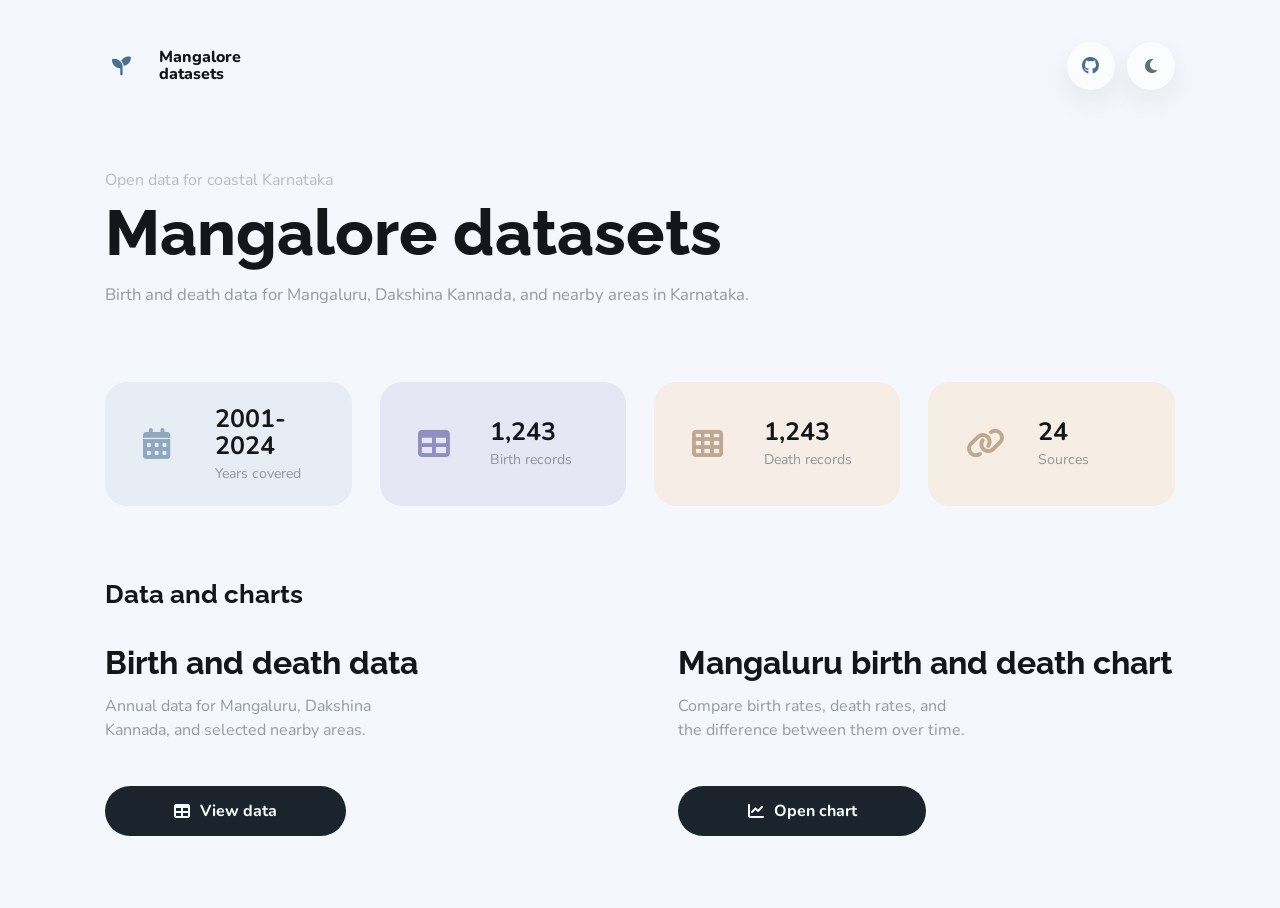
==== index.html @ c0d4cd11 "Initial public data site" ====
<!doctype html>
<html lang="en">
<head>
  <meta charset="utf-8">
  <meta name="viewport" content="width=device-width, initial-scale=1">
  <title>Mangalore datasets</title>
  <meta name="description" content="Public data for Mangaluru, Dakshina Kannada, and nearby Karnataka areas.">
  <link rel="preconnect" href="https://fonts.googleapis.com">
  <link rel="preconnect" href="https://fonts.gstatic.com" crossorigin>
  <link href="https://fonts.googleapis.com/css2?family=Nunito:wght@400;500;600;700;800&family=Raleway:wght@500;600;700;800&display=swap" rel="stylesheet">
  <link rel="stylesheet" href="https://cdnjs.cloudflare.com/ajax/libs/font-awesome/6.5.2/css/all.min.css">
  <style>
    :root {
      color-scheme: light;
      --hue-primary: 210;
      --hue-step: 30;
      --hue-complement: calc(var(--hue-primary) + 180);
      --hue-base: var(--hue-primary);
      --hue-accent: var(--hue-primary);
      --hue-mangaluru: var(--hue-primary);
      --hue-dk: calc(var(--hue-primary) + var(--hue-step));
      --hue-nearby: var(--hue-complement);
      --series-saturation: 34%;
      --series-lightness: 43%;
      --series-soft-saturation: 42%;
      --series-soft-lightness: 93%;
      --transparent: hsla(0, 0%, 0%, 0);
      --page: hsla(var(--hue-primary), 46%, 97%, 1);
      --paper: hsla(var(--hue-primary), 48%, 99%, 1);
      --panel: hsla(var(--hue-primary), 42%, 96%, 1);
      --ink: hsla(var(--hue-accent), 13%, 9%, 1);
      --muted: hsla(var(--hue-base), 8%, 43%, 1);
      --subtle: hsla(var(--hue-base), 8%, 43%, 0.68);
      --faded: hsla(var(--hue-base), 8%, 43%, 0.42);
      --axis-label: hsla(var(--hue-base), 8%, 43%, 0.48);
      --mangaluru: hsla(var(--hue-mangaluru), var(--series-saturation), var(--series-lightness), 1);
      --dk: hsla(var(--hue-dk), var(--series-saturation), var(--series-lightness), 1);
      --nearby: hsla(var(--hue-nearby), var(--series-saturation), var(--series-lightness), 1);
      --accent: hsla(var(--hue-accent), 24%, 14%, 1);
      --accent-ink: hsla(var(--hue-base), 56%, 98%, 1);
      --soft-mangaluru: hsla(var(--hue-mangaluru), var(--series-soft-saturation), var(--series-soft-lightness), 1);
      --soft-dk: hsla(var(--hue-dk), var(--series-soft-saturation), var(--series-soft-lightness), 1);
      --soft-nearby: hsla(var(--hue-nearby), var(--series-soft-saturation), var(--series-soft-lightness), 1);
      --soft-complement: hsla(var(--hue-complement), 50%, 93%, 1);
      --focus: hsla(var(--hue-accent), 35%, 24%, 1);
      --shadow-soft: hsla(var(--hue-base), 35%, 18%, 0.045);
      --shadow-medium: hsla(var(--hue-base), 35%, 18%, 0.065);
      --shadow-strong: hsla(var(--hue-base), 35%, 18%, 0.075);
      --section-gutter: clamp(26px, 5.4vw, 72px);
      --radius: 22px;
      --shadow: 0 18px 46px var(--shadow-strong);
    }

    :root[data-theme="dark"] {
      color-scheme: dark;
      --page: hsla(var(--hue-primary), 24%, 10%, 1);
      --paper: hsla(var(--hue-primary), 21%, 15%, 1);
      --panel: hsla(var(--hue-primary), 19%, 17%, 1);
      --ink: hsla(var(--hue-base), 40%, 93%, 1);
      --muted: hsla(var(--hue-base), 15%, 67%, 1);
      --subtle: hsla(var(--hue-base), 15%, 67%, 0.68);
      --faded: hsla(var(--hue-base), 15%, 67%, 0.46);
      --axis-label: hsla(var(--hue-base), 15%, 67%, 0.48);
      --series-saturation: 38%;
      --series-lightness: 66%;
      --series-soft-saturation: 28%;
      --series-soft-lightness: 24%;
      --accent: hsla(var(--hue-base), 52%, 89%, 1);
      --accent-ink: hsla(var(--hue-accent), 24%, 13%, 1);
      --soft-complement: hsla(var(--hue-complement), 27%, 24%, 1);
      --focus: hsla(var(--hue-base), 42%, 82%, 1);
      --shadow-soft: hsla(0, 0%, 0%, 0.16);
      --shadow-medium: hsla(0, 0%, 0%, 0.22);
      --shadow-strong: hsla(0, 0%, 0%, 0.28);
    }

    * {
      box-sizing: border-box;
    }

    html {
      scroll-behavior: smooth;
    }

    body {
      margin: 0;
      background: var(--page);
      color: var(--ink);
      font-family: "Nunito", ui-sans-serif, system-ui, -apple-system, BlinkMacSystemFont, "Segoe UI", sans-serif;
      font-size: 16px;
      line-height: 1.5;
    }

    a {
      color: inherit;
      text-decoration: none;
    }

    button {
      font: inherit;
    }

    i {
      line-height: 1;
    }

    a:focus-visible,
    button:focus-visible {
      outline: 2px solid var(--focus);
      outline-offset: 4px;
      border-radius: 999px;
    }

    .page {
      min-height: 100vh;
      background: var(--page);
    }

    .shell {
      width: min(1240px, calc(100% - 72px));
      margin: 0 auto;
      padding: 42px 0 72px;
    }

    .topbar {
      display: grid;
      grid-template-columns: minmax(0, 1fr) auto;
      gap: 20px;
      align-items: center;
      margin-bottom: clamp(48px, 6.2vw, 78px);
      padding-inline: var(--section-gutter);
    }

    .brand {
      display: inline-grid;
      grid-template-columns: 42px minmax(0, auto);
      gap: 12px;
      align-items: center;
      justify-self: start;
      min-width: 0;
      font-weight: 800;
      line-height: 1.05;
    }

    .mark {
      width: 32px;
      height: 32px;
      display: grid;
      place-items: center;
      border-radius: 50%;
      background: var(--transparent);
      color: var(--mangaluru);
      box-shadow: none;
      font-size: 1.18rem;
    }

    .nav-actions {
      display: flex;
      align-items: center;
      justify-content: flex-end;
      gap: 12px;
      min-width: 0;
    }

    .icon-link,
    .theme-toggle {
      width: 48px;
      height: 48px;
      display: grid;
      place-items: center;
      border-radius: 50%;
      background: var(--paper);
      color: var(--muted);
      box-shadow: 0 12px 28px var(--shadow-medium);
    }

    .icon-link {
      color: var(--mangaluru);
      font-size: 1.08rem;
    }

    .theme-toggle {
      border: 0;
      cursor: pointer;
    }

    main {
      display: grid;
      gap: clamp(44px, 5.8vw, 74px);
    }

    .hero {
      display: grid;
      grid-template-columns: minmax(0, 1fr);
      align-items: end;
      gap: 0;
      padding-inline: var(--section-gutter);
    }

    .eyebrow {
      margin: 0 0 10px;
      color: var(--faded);
      font-size: 1rem;
    }

    h1,
    h2,
    h3 {
      font-family: "Raleway", ui-sans-serif, system-ui, sans-serif;
      letter-spacing: 0;
      text-wrap: balance;
    }

    h1 {
      margin: 0;
      max-width: 720px;
      font-size: clamp(2.55rem, 5vw, 5rem);
      line-height: 0.98;
      font-weight: 760;
    }

    .lede {
      margin: 18px 0 0;
      max-width: 760px;
      color: var(--subtle);
      font-size: clamp(1rem, 1.3vw, 1.08rem);
      text-wrap: balance;
    }

    .quick-stats {
      display: grid;
      grid-template-columns: repeat(4, minmax(0, 1fr));
      gap: clamp(18px, 2.2vw, 28px);
      padding-inline: var(--section-gutter);
    }

    .stat {
      min-height: 116px;
      display: grid;
      grid-template-columns: 48px minmax(0, 1fr);
      align-items: center;
      gap: clamp(18px, 2vw, 24px);
      padding: 24px clamp(28px, 3.5vw, 38px);
      border-radius: 22px;
      background: var(--panel);
      box-shadow: none;
      min-width: 0;
    }

    .stat:nth-child(1) {
      background: var(--soft-mangaluru);
    }

    .stat:nth-child(2) {
      background: var(--soft-dk);
    }

    .stat:nth-child(3) {
      background: var(--soft-nearby);
    }

    .stat:nth-child(4) {
      background: var(--soft-complement);
    }

    .stat i {
      color: var(--mangaluru);
      font-size: 1.95rem;
      opacity: 0.54;
    }

    .stat:nth-child(2) i {
      color: var(--dk);
    }

    .stat:nth-child(3) i,
    .stat:nth-child(4) i {
      color: var(--nearby);
    }

    .stat span {
      display: block;
      color: var(--subtle);
      font-size: 0.88rem;
      line-height: 1.15;
      max-width: 100%;
      overflow-wrap: anywhere;
    }

    .stat strong {
      display: block;
      color: var(--ink);
      font-size: clamp(1.4rem, 1.95vw, 1.78rem);
      line-height: 1.08;
      margin-bottom: 6px;
      max-width: 100%;
      overflow-wrap: anywhere;
    }

    .content-section {
      display: grid;
      gap: clamp(22px, 3.2vw, 38px);
    }

    .section-head {
      padding-inline: var(--section-gutter);
    }

    .section-head h2 {
      margin: 0;
      font-size: clamp(1.28rem, 2vw, 1.75rem);
      line-height: 1.1;
    }

    .collection {
      display: grid;
      grid-template-columns: repeat(2, minmax(0, 1fr));
      gap: clamp(42px, 6vw, 86px);
      padding-inline: var(--section-gutter);
    }

    .item {
      min-height: 190px;
      display: flex;
      flex-direction: column;
      justify-content: stretch;
      padding: 0;
      border-radius: 0;
      background: var(--transparent);
      box-shadow: none;
      min-width: 0;
    }

    .item h3 {
      margin: 0;
      font-size: clamp(1.42rem, 2.5vw, 2.15rem);
      line-height: 1.08;
      font-weight: 720;
    }

    .item p {
      margin: 14px 0 0;
      max-width: 560px;
      color: var(--subtle);
      text-wrap: balance;
    }

    .actions {
      display: flex;
      flex-wrap: wrap;
      align-items: center;
      gap: 10px;
      margin-top: auto;
      padding-top: 34px;
    }

    .button {
      min-height: 50px;
      display: inline-flex;
      align-items: center;
      justify-content: center;
      gap: 10px;
      padding: 0 clamp(48px, 5.4vw, 72px);
      border-radius: 999px;
      background: var(--accent);
      color: var(--accent-ink);
      font-weight: 720;
    }

    @media (max-width: 1180px) {
      .stat {
        grid-template-columns: 1fr;
        align-content: center;
        align-items: start;
        gap: 14px;
        padding: 24px 28px;
      }

      .stat i {
        font-size: 2.15rem;
      }
    }

    @media (max-width: 980px) {
      .shell {
        width: min(100% - 28px, 1280px);
        padding-top: 34px;
      }

      .hero {
        grid-template-columns: 1fr;
      }

      .nav-actions {
        justify-content: flex-end;
        flex-wrap: wrap;
      }

      .quick-stats {
        grid-template-columns: repeat(2, minmax(0, 1fr));
      }
    }

    @media (max-width: 620px) {
      :root {
        --section-gutter: clamp(16px, 4vw, 22px);
      }

      .shell {
        width: min(100% - 24px, 1280px);
      }

      .topbar {
        margin-bottom: 42px;
      }

      .hero {
        gap: 24px;
      }

      h1 {
        font-size: clamp(2.35rem, 10.6vw, 3.35rem);
      }

      .stat {
        min-height: 104px;
        grid-template-columns: 40px minmax(0, 1fr);
        padding: 20px;
      }

      .collection {
        grid-template-columns: 1fr;
      }
    }

    @media (max-width: 430px) {
      .quick-stats {
        grid-template-columns: 1fr;
      }
    }
  </style>
</head>
<body>
  <div class="page">
    <div class="shell">
      <header class="topbar" aria-label="Site header">
        <a class="brand" href="./" aria-label="Mangalore datasets home">
          <span class="mark" aria-hidden="true"><i class="fa-solid fa-seedling"></i></span>
          <span>Mangalore<br>datasets</span>
        </a>

        <div class="nav-actions">
          <a class="icon-link" href="https://github.com/Mangalore-OSS/Mangalore-OSS.github.io" aria-label="Open GitHub repository">
            <i class="fa-brands fa-github" aria-hidden="true"></i>
          </a>
          <button class="theme-toggle" type="button" id="theme-toggle" aria-label="Use dark theme">
            <i class="fa-solid fa-moon" aria-hidden="true"></i>
          </button>
        </div>
      </header>

      <main>
        <section class="hero" aria-labelledby="page-title">
          <div>
            <p class="eyebrow">Open data for coastal Karnataka</p>
            <h1 id="page-title">Mangalore datasets</h1>
            <p class="lede">Birth and death data for Mangaluru, Dakshina Kannada, and nearby areas in Karnataka.</p>
          </div>
        </section>

        <section class="quick-stats" aria-label="Current data scope">
          <div class="stat">
            <i class="fa-solid fa-calendar-days" aria-hidden="true"></i>
            <div><strong>2001-2024</strong><span>Years covered</span></div>
          </div>
          <div class="stat">
            <i class="fa-solid fa-table" aria-hidden="true"></i>
            <div><strong>1,243</strong><span>Birth records</span></div>
          </div>
          <div class="stat">
            <i class="fa-solid fa-table-cells" aria-hidden="true"></i>
            <div><strong>1,243</strong><span>Death records</span></div>
          </div>
          <div class="stat">
            <i class="fa-solid fa-link" aria-hidden="true"></i>
            <div><strong>24</strong><span>Sources</span></div>
          </div>
        </section>

        <section class="content-section" aria-labelledby="collection-title">
          <div class="section-head">
            <h2 id="collection-title">Data and charts</h2>
          </div>

          <div class="collection">
            <article class="item">
              <div>
                <h3>Birth and death data</h3>
                <p>Annual data for Mangaluru, Dakshina Kannada, and selected nearby areas.</p>
              </div>
              <div class="actions">
                <a class="button" href="data/birth-death-statistics/README.md"><i class="fa-solid fa-table" aria-hidden="true"></i>View data</a>
              </div>
            </article>

            <article class="item">
              <div>
                <h3>Mangaluru birth and death chart</h3>
                <p>Compare birth rates, death rates, and the difference between them over time.</p>
              </div>
              <div class="actions">
                <a class="button" href="visualization/birth-death-mangalore/"><i class="fa-solid fa-chart-line" aria-hidden="true"></i>Open chart</a>
              </div>
            </article>
          </div>
        </section>

      </main>
    </div>
  </div>

  <script src="js/site-ui-state.js"></script>
  <script>
    window.MangaloreDataUI.bindThemeToggle(document.getElementById("theme-toggle"));
  </script>
</body>
</html>
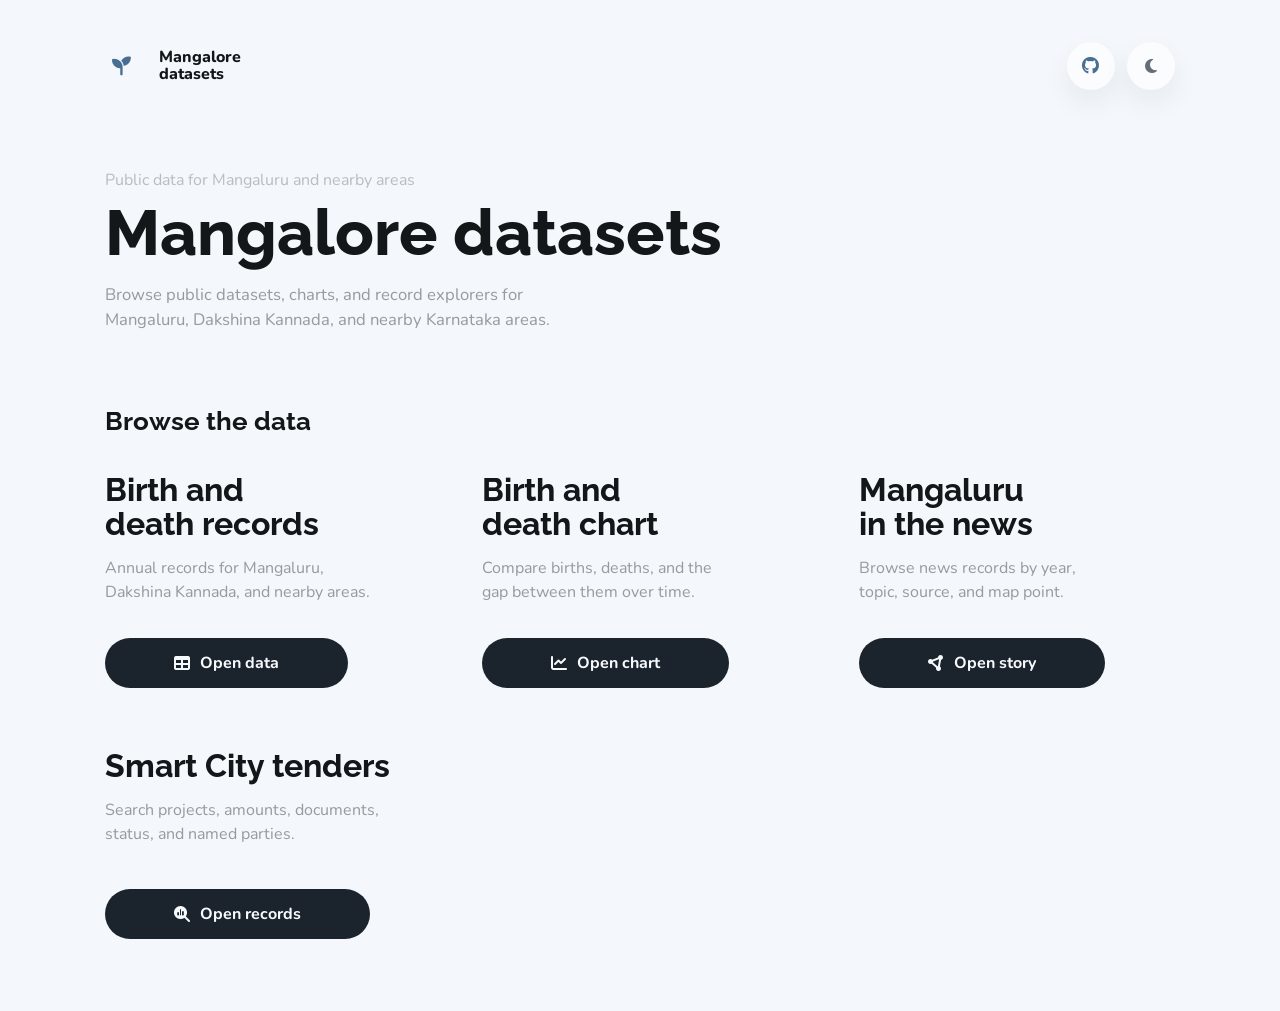
==== commit cfdcd531: "Publish dataset explorers and local run config" ====
--- a/index.html
+++ b/index.html
@@ -4,7 +4,7 @@
   <meta charset="utf-8">
   <meta name="viewport" content="width=device-width, initial-scale=1">
   <title>Mangalore datasets</title>
-  <meta name="description" content="Public data for Mangaluru, Dakshina Kannada, and nearby Karnataka areas.">
+  <meta name="description" content="Public datasets for Mangaluru, Dakshina Kannada, and nearby Karnataka areas.">
   <link rel="preconnect" href="https://fonts.googleapis.com">
   <link rel="preconnect" href="https://fonts.gstatic.com" crossorigin>
   <link href="https://fonts.googleapis.com/css2?family=Nunito:wght@400;500;600;700;800&family=Raleway:wght@500;600;700;800&display=swap" rel="stylesheet">
@@ -41,7 +41,6 @@
       --soft-mangaluru: hsla(var(--hue-mangaluru), var(--series-soft-saturation), var(--series-soft-lightness), 1);
       --soft-dk: hsla(var(--hue-dk), var(--series-soft-saturation), var(--series-soft-lightness), 1);
       --soft-nearby: hsla(var(--hue-nearby), var(--series-soft-saturation), var(--series-soft-lightness), 1);
-      --soft-complement: hsla(var(--hue-complement), 50%, 93%, 1);
       --focus: hsla(var(--hue-accent), 35%, 24%, 1);
       --shadow-soft: hsla(var(--hue-base), 35%, 18%, 0.045);
       --shadow-medium: hsla(var(--hue-base), 35%, 18%, 0.065);
@@ -67,7 +66,6 @@
       --series-soft-lightness: 24%;
       --accent: hsla(var(--hue-base), 52%, 89%, 1);
       --accent-ink: hsla(var(--hue-accent), 24%, 13%, 1);
-      --soft-complement: hsla(var(--hue-complement), 27%, 24%, 1);
       --focus: hsla(var(--hue-base), 42%, 82%, 1);
       --shadow-soft: hsla(0, 0%, 0%, 0.16);
       --shadow-medium: hsla(0, 0%, 0%, 0.22);
@@ -227,76 +225,6 @@
       text-wrap: balance;
     }
 
-    .quick-stats {
-      display: grid;
-      grid-template-columns: repeat(4, minmax(0, 1fr));
-      gap: clamp(18px, 2.2vw, 28px);
-      padding-inline: var(--section-gutter);
-    }
-
-    .stat {
-      min-height: 116px;
-      display: grid;
-      grid-template-columns: 48px minmax(0, 1fr);
-      align-items: center;
-      gap: clamp(18px, 2vw, 24px);
-      padding: 24px clamp(28px, 3.5vw, 38px);
-      border-radius: 22px;
-      background: var(--panel);
-      box-shadow: none;
-      min-width: 0;
-    }
-
-    .stat:nth-child(1) {
-      background: var(--soft-mangaluru);
-    }
-
-    .stat:nth-child(2) {
-      background: var(--soft-dk);
-    }
-
-    .stat:nth-child(3) {
-      background: var(--soft-nearby);
-    }
-
-    .stat:nth-child(4) {
-      background: var(--soft-complement);
-    }
-
-    .stat i {
-      color: var(--mangaluru);
-      font-size: 1.95rem;
-      opacity: 0.54;
-    }
-
-    .stat:nth-child(2) i {
-      color: var(--dk);
-    }
-
-    .stat:nth-child(3) i,
-    .stat:nth-child(4) i {
-      color: var(--nearby);
-    }
-
-    .stat span {
-      display: block;
-      color: var(--subtle);
-      font-size: 0.88rem;
-      line-height: 1.15;
-      max-width: 100%;
-      overflow-wrap: anywhere;
-    }
-
-    .stat strong {
-      display: block;
-      color: var(--ink);
-      font-size: clamp(1.4rem, 1.95vw, 1.78rem);
-      line-height: 1.08;
-      margin-bottom: 6px;
-      max-width: 100%;
-      overflow-wrap: anywhere;
-    }
-
     .content-section {
       display: grid;
       gap: clamp(22px, 3.2vw, 38px);
@@ -314,8 +242,8 @@
 
     .collection {
       display: grid;
-      grid-template-columns: repeat(2, minmax(0, 1fr));
-      gap: clamp(42px, 6vw, 86px);
+      grid-template-columns: repeat(3, minmax(0, 1fr));
+      gap: clamp(34px, 4.8vw, 72px);
       padding-inline: var(--section-gutter);
     }
 
@@ -367,20 +295,6 @@
       font-weight: 720;
     }
 
-    @media (max-width: 1180px) {
-      .stat {
-        grid-template-columns: 1fr;
-        align-content: center;
-        align-items: start;
-        gap: 14px;
-        padding: 24px 28px;
-      }
-
-      .stat i {
-        font-size: 2.15rem;
-      }
-    }
-
     @media (max-width: 980px) {
       .shell {
         width: min(100% - 28px, 1280px);
@@ -396,7 +310,7 @@
         flex-wrap: wrap;
       }
 
-      .quick-stats {
+      .collection {
         grid-template-columns: repeat(2, minmax(0, 1fr));
       }
     }
@@ -422,19 +336,7 @@
         font-size: clamp(2.35rem, 10.6vw, 3.35rem);
       }
 
-      .stat {
-        min-height: 104px;
-        grid-template-columns: 40px minmax(0, 1fr);
-        padding: 20px;
-      }
-
       .collection {
-        grid-template-columns: 1fr;
-      }
-    }
-
-    @media (max-width: 430px) {
-      .quick-stats {
         grid-template-columns: 1fr;
       }
     }
@@ -462,54 +364,55 @@
       <main>
         <section class="hero" aria-labelledby="page-title">
           <div>
-            <p class="eyebrow">Open data for coastal Karnataka</p>
+            <p class="eyebrow">Public data for Mangaluru and nearby areas</p>
             <h1 id="page-title">Mangalore datasets</h1>
-            <p class="lede">Birth and death data for Mangaluru, Dakshina Kannada, and nearby areas in Karnataka.</p>
+            <p class="lede">Browse public datasets, charts, and record explorers for Mangaluru, Dakshina Kannada, and nearby Karnataka areas.</p>
           </div>
         </section>
 
-        <section class="quick-stats" aria-label="Current data scope">
-          <div class="stat">
-            <i class="fa-solid fa-calendar-days" aria-hidden="true"></i>
-            <div><strong>2001-2024</strong><span>Years covered</span></div>
-          </div>
-          <div class="stat">
-            <i class="fa-solid fa-table" aria-hidden="true"></i>
-            <div><strong>1,243</strong><span>Birth records</span></div>
-          </div>
-          <div class="stat">
-            <i class="fa-solid fa-table-cells" aria-hidden="true"></i>
-            <div><strong>1,243</strong><span>Death records</span></div>
-          </div>
-          <div class="stat">
-            <i class="fa-solid fa-link" aria-hidden="true"></i>
-            <div><strong>24</strong><span>Sources</span></div>
-          </div>
-        </section>
-
         <section class="content-section" aria-labelledby="collection-title">
           <div class="section-head">
-            <h2 id="collection-title">Data and charts</h2>
+            <h2 id="collection-title">Browse the data</h2>
           </div>
 
           <div class="collection">
             <article class="item">
               <div>
-                <h3>Birth and death data</h3>
-                <p>Annual data for Mangaluru, Dakshina Kannada, and selected nearby areas.</p>
+                <h3>Birth and death records</h3>
+                <p>Annual records for Mangaluru, Dakshina Kannada, and nearby areas.</p>
               </div>
               <div class="actions">
-                <a class="button" href="data/birth-death-statistics/README.md"><i class="fa-solid fa-table" aria-hidden="true"></i>View data</a>
+                <a class="button" href="data/birth-death-statistics/README.md"><i class="fa-solid fa-table" aria-hidden="true"></i>Open data</a>
               </div>
             </article>
 
             <article class="item">
               <div>
-                <h3>Mangaluru birth and death chart</h3>
-                <p>Compare birth rates, death rates, and the difference between them over time.</p>
+                <h3>Birth and death chart</h3>
+                <p>Compare births, deaths, and the gap between them over time.</p>
               </div>
               <div class="actions">
                 <a class="button" href="visualization/birth-death-mangalore/"><i class="fa-solid fa-chart-line" aria-hidden="true"></i>Open chart</a>
+              </div>
+            </article>
+
+            <article class="item">
+              <div>
+                <h3>Mangaluru in the news</h3>
+                <p>Browse news records by year, topic, source, and map point.</p>
+              </div>
+              <div class="actions">
+                <a class="button" href="visualization/mangalore-in-the-news/"><i class="fa-solid fa-circle-nodes" aria-hidden="true"></i>Open story</a>
+              </div>
+            </article>
+
+            <article class="item">
+              <div>
+                <h3>Smart City tenders</h3>
+                <p>Search projects, amounts, documents, status, and named parties.</p>
+              </div>
+              <div class="actions">
+                <a class="button" href="visualization/smart-city-tenders/"><i class="fa-solid fa-magnifying-glass-chart" aria-hidden="true"></i>Open records</a>
               </div>
             </article>
           </div>
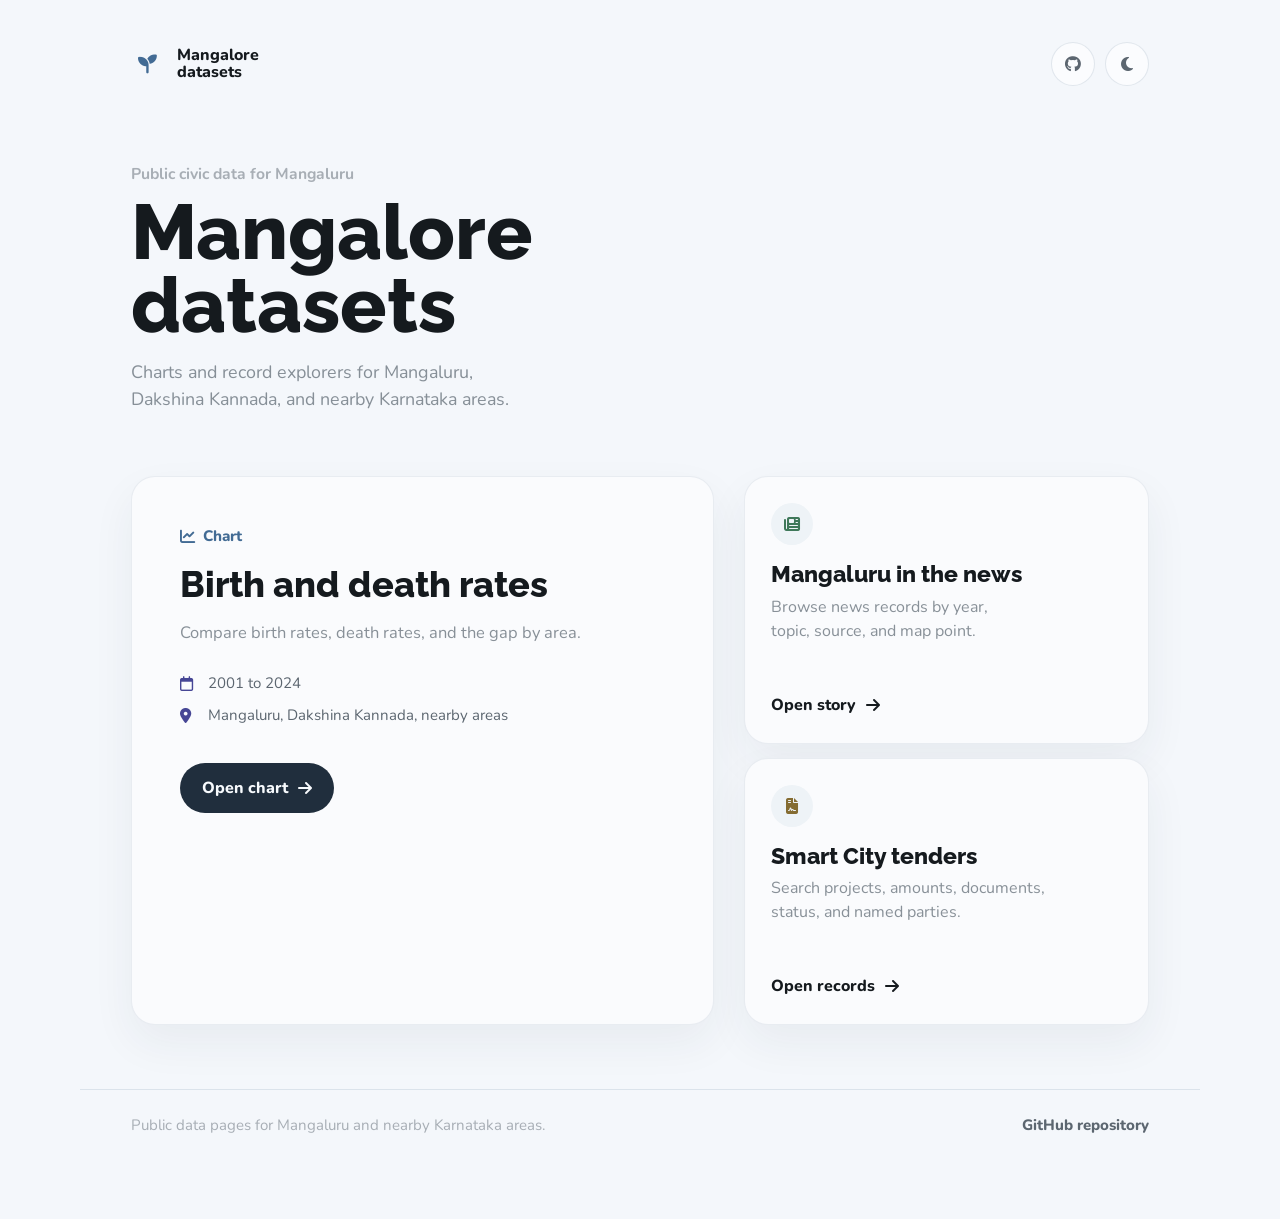
==== commit 93ec029e: "Improve homepage and add project README" ====
--- a/index.html
+++ b/index.html
@@ -4,72 +4,63 @@
   <meta charset="utf-8">
   <meta name="viewport" content="width=device-width, initial-scale=1">
   <title>Mangalore datasets</title>
-  <meta name="description" content="Public datasets for Mangaluru, Dakshina Kannada, and nearby Karnataka areas.">
+  <meta name="description" content="Public data views for Mangaluru, Dakshina Kannada, and nearby Karnataka areas.">
   <link rel="preconnect" href="https://fonts.googleapis.com">
   <link rel="preconnect" href="https://fonts.gstatic.com" crossorigin>
-  <link href="https://fonts.googleapis.com/css2?family=Nunito:wght@400;500;600;700;800&family=Raleway:wght@500;600;700;800&display=swap" rel="stylesheet">
+  <link href="https://fonts.googleapis.com/css2?family=Nunito:wght@400;500;600;700;800&family=Raleway:wght@600;700;800&display=swap" rel="stylesheet">
   <link rel="stylesheet" href="https://cdnjs.cloudflare.com/ajax/libs/font-awesome/6.5.2/css/all.min.css">
   <style>
     :root {
       color-scheme: light;
       --hue-primary: 210;
       --hue-step: 30;
-      --hue-complement: calc(var(--hue-primary) + 180);
-      --hue-base: var(--hue-primary);
-      --hue-accent: var(--hue-primary);
-      --hue-mangaluru: var(--hue-primary);
-      --hue-dk: calc(var(--hue-primary) + var(--hue-step));
-      --hue-nearby: var(--hue-complement);
-      --series-saturation: 34%;
-      --series-lightness: 43%;
-      --series-soft-saturation: 42%;
-      --series-soft-lightness: 93%;
-      --transparent: hsla(0, 0%, 0%, 0);
-      --page: hsla(var(--hue-primary), 46%, 97%, 1);
-      --paper: hsla(var(--hue-primary), 48%, 99%, 1);
-      --panel: hsla(var(--hue-primary), 42%, 96%, 1);
-      --ink: hsla(var(--hue-accent), 13%, 9%, 1);
-      --muted: hsla(var(--hue-base), 8%, 43%, 1);
-      --subtle: hsla(var(--hue-base), 8%, 43%, 0.68);
-      --faded: hsla(var(--hue-base), 8%, 43%, 0.42);
-      --axis-label: hsla(var(--hue-base), 8%, 43%, 0.48);
-      --mangaluru: hsla(var(--hue-mangaluru), var(--series-saturation), var(--series-lightness), 1);
-      --dk: hsla(var(--hue-dk), var(--series-saturation), var(--series-lightness), 1);
-      --nearby: hsla(var(--hue-nearby), var(--series-saturation), var(--series-lightness), 1);
-      --accent: hsla(var(--hue-accent), 24%, 14%, 1);
-      --accent-ink: hsla(var(--hue-base), 56%, 98%, 1);
-      --soft-mangaluru: hsla(var(--hue-mangaluru), var(--series-soft-saturation), var(--series-soft-lightness), 1);
-      --soft-dk: hsla(var(--hue-dk), var(--series-soft-saturation), var(--series-soft-lightness), 1);
-      --soft-nearby: hsla(var(--hue-nearby), var(--series-soft-saturation), var(--series-soft-lightness), 1);
-      --focus: hsla(var(--hue-accent), 35%, 24%, 1);
-      --shadow-soft: hsla(var(--hue-base), 35%, 18%, 0.045);
-      --shadow-medium: hsla(var(--hue-base), 35%, 18%, 0.065);
-      --shadow-strong: hsla(var(--hue-base), 35%, 18%, 0.075);
-      --section-gutter: clamp(26px, 5.4vw, 72px);
-      --radius: 22px;
-      --shadow: 0 18px 46px var(--shadow-strong);
+      --hue-warm: calc(var(--hue-primary) + var(--hue-step));
+      --hue-green: 148;
+      --hue-gold: 42;
+      --page: hsla(var(--hue-primary), 44%, 97%, 1);
+      --paper: hsla(var(--hue-primary), 46%, 99%, 1);
+      --panel: hsla(var(--hue-primary), 38%, 94%, 1);
+      --panel-warm: hsla(var(--hue-warm), 44%, 93%, 0.7);
+      --ink: hsla(var(--hue-primary), 18%, 10%, 1);
+      --muted: hsla(var(--hue-primary), 10%, 40%, 1);
+      --subtle: hsla(var(--hue-primary), 10%, 40%, 0.72);
+      --faded: hsla(var(--hue-primary), 10%, 40%, 0.5);
+      --rule: hsla(var(--hue-primary), 22%, 52%, 0.18);
+      --accent: hsla(var(--hue-primary), 30%, 16%, 1);
+      --accent-ink: hsla(var(--hue-primary), 58%, 98%, 1);
+      --chart-a: hsla(var(--hue-primary), 38%, 42%, 1);
+      --chart-b: hsla(var(--hue-warm), 36%, 43%, 1);
+      --chart-c: hsla(var(--hue-green), 30%, 38%, 1);
+      --news: hsla(var(--hue-green), 31%, 36%, 1);
+      --tender: hsla(var(--hue-gold), 45%, 36%, 1);
+      --focus: hsla(var(--hue-primary), 42%, 28%, 1);
+      --gutter: clamp(18px, 4vw, 58px);
+      --section-gap: clamp(34px, 5vw, 68px);
+      --radius: 24px;
+      --radius-soft: 18px;
+      --surface-shadow: 0 18px 44px hsla(var(--hue-primary), 30%, 20%, 0.06);
     }
 
     :root[data-theme="dark"] {
       color-scheme: dark;
       --page: hsla(var(--hue-primary), 24%, 10%, 1);
-      --paper: hsla(var(--hue-primary), 21%, 15%, 1);
-      --panel: hsla(var(--hue-primary), 19%, 17%, 1);
-      --ink: hsla(var(--hue-base), 40%, 93%, 1);
-      --muted: hsla(var(--hue-base), 15%, 67%, 1);
-      --subtle: hsla(var(--hue-base), 15%, 67%, 0.68);
-      --faded: hsla(var(--hue-base), 15%, 67%, 0.46);
-      --axis-label: hsla(var(--hue-base), 15%, 67%, 0.48);
-      --series-saturation: 38%;
-      --series-lightness: 66%;
-      --series-soft-saturation: 28%;
-      --series-soft-lightness: 24%;
-      --accent: hsla(var(--hue-base), 52%, 89%, 1);
-      --accent-ink: hsla(var(--hue-accent), 24%, 13%, 1);
-      --focus: hsla(var(--hue-base), 42%, 82%, 1);
-      --shadow-soft: hsla(0, 0%, 0%, 0.16);
-      --shadow-medium: hsla(0, 0%, 0%, 0.22);
-      --shadow-strong: hsla(0, 0%, 0%, 0.28);
+      --paper: hsla(var(--hue-primary), 20%, 15%, 1);
+      --panel: hsla(var(--hue-primary), 19%, 18%, 1);
+      --panel-warm: hsla(var(--hue-warm), 18%, 19%, 0.78);
+      --ink: hsla(var(--hue-primary), 42%, 94%, 1);
+      --muted: hsla(var(--hue-primary), 16%, 70%, 1);
+      --subtle: hsla(var(--hue-primary), 16%, 70%, 0.74);
+      --faded: hsla(var(--hue-primary), 16%, 70%, 0.5);
+      --rule: hsla(var(--hue-primary), 18%, 72%, 0.16);
+      --accent: hsla(var(--hue-primary), 52%, 89%, 1);
+      --accent-ink: hsla(var(--hue-primary), 24%, 13%, 1);
+      --chart-a: hsla(var(--hue-primary), 46%, 68%, 1);
+      --chart-b: hsla(var(--hue-warm), 46%, 68%, 1);
+      --chart-c: hsla(var(--hue-green), 38%, 66%, 1);
+      --news: hsla(var(--hue-green), 40%, 66%, 1);
+      --tender: hsla(var(--hue-gold), 48%, 66%, 1);
+      --focus: hsla(var(--hue-primary), 48%, 82%, 1);
+      --surface-shadow: 0 18px 44px hsla(0, 0%, 0%, 0.22);
     }
 
     * {
@@ -106,7 +97,19 @@
     button:focus-visible {
       outline: 2px solid var(--focus);
       outline-offset: 4px;
-      border-radius: 999px;
+      border-radius: var(--radius);
+    }
+
+    .sr-only {
+      position: absolute;
+      width: 1px;
+      height: 1px;
+      padding: 0;
+      margin: -1px;
+      overflow: hidden;
+      clip: rect(0, 0, 0, 0);
+      white-space: nowrap;
+      border: 0;
     }
 
     .page {
@@ -115,9 +118,9 @@
     }
 
     .shell {
-      width: min(1240px, calc(100% - 72px));
+      width: min(1120px, calc(100% - 40px));
       margin: 0 auto;
-      padding: 42px 0 72px;
+      padding: clamp(24px, 4vw, 42px) 0 clamp(48px, 7vw, 82px);
     }
 
     .topbar {
@@ -125,13 +128,13 @@
       grid-template-columns: minmax(0, 1fr) auto;
       gap: 20px;
       align-items: center;
-      margin-bottom: clamp(48px, 6.2vw, 78px);
-      padding-inline: var(--section-gutter);
+      margin-bottom: clamp(46px, 6vw, 82px);
+      padding-inline: var(--gutter);
     }
 
     .brand {
       display: inline-grid;
-      grid-template-columns: 42px minmax(0, auto);
+      grid-template-columns: 34px minmax(0, auto);
       gap: 12px;
       align-items: center;
       justify-self: start;
@@ -146,9 +149,8 @@
       display: grid;
       place-items: center;
       border-radius: 50%;
-      background: var(--transparent);
-      color: var(--mangaluru);
-      box-shadow: none;
+      color: var(--chart-a);
+      background: transparent;
       font-size: 1.18rem;
     }
 
@@ -156,49 +158,42 @@
       display: flex;
       align-items: center;
       justify-content: flex-end;
-      gap: 12px;
-      min-width: 0;
+      gap: 10px;
     }
 
     .icon-link,
     .theme-toggle {
-      width: 48px;
-      height: 48px;
+      width: 44px;
+      height: 44px;
       display: grid;
       place-items: center;
+      border: 1px solid var(--rule);
       border-radius: 50%;
       background: var(--paper);
       color: var(--muted);
-      box-shadow: 0 12px 28px var(--shadow-medium);
-    }
-
-    .icon-link {
-      color: var(--mangaluru);
-      font-size: 1.08rem;
     }
 
     .theme-toggle {
-      border: 0;
       cursor: pointer;
     }
 
     main {
       display: grid;
-      gap: clamp(44px, 5.8vw, 74px);
+      gap: var(--section-gap);
     }
 
     .hero {
       display: grid;
       grid-template-columns: minmax(0, 1fr);
-      align-items: end;
       gap: 0;
-      padding-inline: var(--section-gutter);
+      padding-inline: var(--gutter);
     }
 
     .eyebrow {
       margin: 0 0 10px;
       color: var(--faded);
-      font-size: 1rem;
+      font-size: 0.98rem;
+      font-weight: 700;
     }
 
     h1,
@@ -211,134 +206,247 @@
 
     h1 {
       margin: 0;
-      max-width: 720px;
-      font-size: clamp(2.55rem, 5vw, 5rem);
-      line-height: 0.98;
-      font-weight: 760;
+      max-width: 740px;
+      font-size: clamp(2.7rem, 6vw, 5.8rem);
+      line-height: 0.94;
+      font-weight: 800;
     }
 
     .lede {
       margin: 18px 0 0;
-      max-width: 760px;
+      max-width: 700px;
       color: var(--subtle);
-      font-size: clamp(1rem, 1.3vw, 1.08rem);
+      font-size: clamp(1.02rem, 1.4vw, 1.14rem);
       text-wrap: balance;
     }
 
     .content-section {
       display: grid;
-      gap: clamp(22px, 3.2vw, 38px);
-    }
-
-    .section-head {
-      padding-inline: var(--section-gutter);
-    }
-
-    .section-head h2 {
-      margin: 0;
-      font-size: clamp(1.28rem, 2vw, 1.75rem);
-      line-height: 1.1;
-    }
-
-    .collection {
-      display: grid;
-      grid-template-columns: repeat(3, minmax(0, 1fr));
-      gap: clamp(34px, 4.8vw, 72px);
-      padding-inline: var(--section-gutter);
-    }
-
-    .item {
-      min-height: 190px;
+      padding-inline: var(--gutter);
+    }
+
+    .view-grid {
+      display: grid;
+      grid-template-columns: minmax(0, 1.18fr) minmax(300px, 0.82fr);
+      gap: clamp(18px, 2.8vw, 30px);
+    }
+
+    .featured-view,
+    .view-row {
+      color: inherit;
+      border: 1px solid color-mix(in srgb, var(--rule) 72%, transparent);
+      border-radius: var(--radius);
+      background: color-mix(in srgb, var(--paper) 90%, var(--panel) 10%);
+      box-shadow: var(--surface-shadow);
+      transition: border-color 160ms ease, box-shadow 160ms ease, transform 160ms ease;
+    }
+
+    .featured-view:hover,
+    .view-row:hover {
+      border-color: color-mix(in srgb, var(--chart-a) 32%, var(--rule));
+      box-shadow: 0 24px 56px hsla(var(--hue-primary), 32%, 18%, 0.095);
+      transform: translateY(-2px);
+    }
+
+    .featured-view {
+      position: relative;
+      min-height: 350px;
+      display: grid;
+      overflow: hidden;
+    }
+
+    .featured-main {
+      display: grid;
+      grid-template-columns: minmax(0, 1fr);
+      padding: clamp(26px, 4.5vw, 48px);
+    }
+
+    .view-copy {
       display: flex;
       flex-direction: column;
-      justify-content: stretch;
-      padding: 0;
-      border-radius: 0;
-      background: var(--transparent);
-      box-shadow: none;
       min-width: 0;
     }
 
-    .item h3 {
+    .view-type {
+      width: max-content;
+      display: inline-flex;
+      align-items: center;
+      gap: 8px;
+      margin-bottom: 18px;
+      color: var(--chart-a);
+      font-weight: 800;
+      font-size: 0.95rem;
+    }
+
+    .view-copy h3 {
       margin: 0;
-      font-size: clamp(1.42rem, 2.5vw, 2.15rem);
-      line-height: 1.08;
-      font-weight: 720;
-    }
-
-    .item p {
-      margin: 14px 0 0;
+      font-size: clamp(1.65rem, 2.8vw, 2.45rem);
+      line-height: 1.03;
+      font-weight: 800;
+    }
+
+    .view-copy p {
+      margin: 18px 0 0;
       max-width: 560px;
       color: var(--subtle);
+      font-size: 1.03rem;
       text-wrap: balance;
     }
 
-    .actions {
+    .meta-list {
+      display: grid;
+      gap: 10px;
+      margin: 26px 0 0;
+      padding: 0;
+      color: var(--muted);
+      font-size: 0.94rem;
+    }
+
+    .meta-list span {
       display: flex;
-      flex-wrap: wrap;
+      align-items: center;
+      gap: 10px;
+      min-width: 0;
+    }
+
+    .meta-list i {
+      width: 18px;
+      color: var(--chart-b);
+    }
+
+    .open-action {
+      width: max-content;
+      display: flex;
       align-items: center;
       gap: 10px;
       margin-top: auto;
       padding-top: 34px;
-    }
-
-    .button {
+      min-height: 46px;
+      color: var(--ink);
+      font-weight: 800;
+    }
+
+    .featured-view .open-action {
       min-height: 50px;
-      display: inline-flex;
-      align-items: center;
-      justify-content: center;
-      gap: 10px;
-      padding: 0 clamp(48px, 5.4vw, 72px);
+      padding: 0 22px;
+      margin-top: 36px;
       border-radius: 999px;
-      background: var(--accent);
+      background: color-mix(in srgb, var(--accent) 92%, var(--chart-a) 8%);
       color: var(--accent-ink);
-      font-weight: 720;
+    }
+
+    .view-list {
+      display: grid;
+      gap: 14px;
+    }
+
+    .view-row {
+      min-height: 196px;
+      display: grid;
+      overflow: hidden;
+    }
+
+    .view-row-main {
+      display: grid;
+      gap: 16px;
+      padding: 26px;
+    }
+
+    .row-icon {
+      width: 42px;
+      height: 42px;
+      display: grid;
+      place-items: center;
+      border-radius: 50%;
+      background: color-mix(in srgb, var(--panel) 78%, var(--paper) 22%);
+      color: var(--row-color, var(--chart-a));
+    }
+
+    .view-row h3 {
+      margin: 0;
+      font-size: clamp(1.25rem, 1.8vw, 1.58rem);
+      line-height: 1.1;
+      font-weight: 800;
+    }
+
+    .view-row p {
+      margin: 8px 0 0;
+      color: var(--subtle);
+      text-wrap: balance;
+    }
+
+    .footer {
+      display: flex;
+      flex-wrap: wrap;
+      justify-content: space-between;
+      gap: 14px;
+      margin-top: var(--section-gap);
+      padding: 24px var(--gutter) 0;
+      border-top: 1px solid var(--rule);
+      color: var(--faded);
+      font-size: 0.94rem;
+    }
+
+    .footer a {
+      color: var(--muted);
+      font-weight: 800;
     }
 
     @media (max-width: 980px) {
       .shell {
-        width: min(100% - 28px, 1280px);
-        padding-top: 34px;
-      }
-
-      .hero {
+        width: min(100% - 28px, 1160px);
+      }
+
+      .hero,
+      .view-grid,
+      .featured-main {
         grid-template-columns: 1fr;
       }
 
-      .nav-actions {
-        justify-content: flex-end;
-        flex-wrap: wrap;
-      }
-
-      .collection {
-        grid-template-columns: repeat(2, minmax(0, 1fr));
+      .featured-view {
+        min-height: 0;
       }
     }
 
     @media (max-width: 620px) {
       :root {
-        --section-gutter: clamp(16px, 4vw, 22px);
+        --gutter: clamp(14px, 4vw, 20px);
       }
 
       .shell {
-        width: min(100% - 24px, 1280px);
+        width: min(100% - 20px, 1160px);
       }
 
       .topbar {
-        margin-bottom: 42px;
-      }
-
-      .hero {
-        gap: 24px;
+        margin-bottom: 40px;
+      }
+
+      .brand {
+        grid-template-columns: 32px minmax(0, auto);
+        font-size: 0.96rem;
+      }
+
+      .icon-link,
+      .theme-toggle {
+        width: 42px;
+        height: 42px;
       }
 
       h1 {
-        font-size: clamp(2.35rem, 10.6vw, 3.35rem);
-      }
-
-      .collection {
-        grid-template-columns: 1fr;
-      }
+        font-size: clamp(2.45rem, 13vw, 3.6rem);
+      }
+
+      .featured-main,
+      .view-row-main,
+      .open-action {
+        padding-inline: 18px;
+      }
+
+      .featured-view .open-action {
+        width: 100%;
+        justify-content: center;
+      }
+
     }
   </style>
 </head>
@@ -364,61 +472,60 @@
       <main>
         <section class="hero" aria-labelledby="page-title">
           <div>
-            <p class="eyebrow">Public data for Mangaluru and nearby areas</p>
+            <p class="eyebrow">Public civic data for Mangaluru</p>
             <h1 id="page-title">Mangalore datasets</h1>
-            <p class="lede">Browse public datasets, charts, and record explorers for Mangaluru, Dakshina Kannada, and nearby Karnataka areas.</p>
+            <p class="lede">Charts and record explorers for Mangaluru, Dakshina Kannada, and nearby Karnataka areas.</p>
           </div>
         </section>
 
-        <section class="content-section" aria-labelledby="collection-title">
-          <div class="section-head">
-            <h2 id="collection-title">Browse the data</h2>
-          </div>
-
-          <div class="collection">
-            <article class="item">
-              <div>
-                <h3>Birth and death records</h3>
-                <p>Annual records for Mangaluru, Dakshina Kannada, and nearby areas.</p>
+        <section class="content-section" aria-label="Data views">
+          <div class="view-grid">
+            <a class="featured-view" href="visualization/birth-death-mangalore/" aria-labelledby="birth-chart-title">
+              <div class="featured-main">
+                <div class="view-copy">
+                  <span class="view-type"><i class="fa-solid fa-chart-line" aria-hidden="true"></i> Chart</span>
+                  <h3 id="birth-chart-title">Birth and death rates</h3>
+                  <p>Compare birth rates, death rates, and the gap by area.</p>
+                  <div class="meta-list" aria-label="Chart details">
+                    <span><i class="fa-regular fa-calendar" aria-hidden="true"></i>2001 to 2024</span>
+                    <span><i class="fa-solid fa-location-dot" aria-hidden="true"></i>Mangaluru, Dakshina Kannada, nearby areas</span>
+                  </div>
+                  <span class="open-action">Open chart <i class="fa-solid fa-arrow-right" aria-hidden="true"></i></span>
+                </div>
               </div>
-              <div class="actions">
-                <a class="button" href="data/birth-death-statistics/README.md"><i class="fa-solid fa-table" aria-hidden="true"></i>Open data</a>
-              </div>
-            </article>
-
-            <article class="item">
-              <div>
-                <h3>Birth and death chart</h3>
-                <p>Compare births, deaths, and the gap between them over time.</p>
-              </div>
-              <div class="actions">
-                <a class="button" href="visualization/birth-death-mangalore/"><i class="fa-solid fa-chart-line" aria-hidden="true"></i>Open chart</a>
-              </div>
-            </article>
-
-            <article class="item">
-              <div>
-                <h3>Mangaluru in the news</h3>
-                <p>Browse news records by year, topic, source, and map point.</p>
-              </div>
-              <div class="actions">
-                <a class="button" href="visualization/mangalore-in-the-news/"><i class="fa-solid fa-circle-nodes" aria-hidden="true"></i>Open story</a>
-              </div>
-            </article>
-
-            <article class="item">
-              <div>
-                <h3>Smart City tenders</h3>
-                <p>Search projects, amounts, documents, status, and named parties.</p>
-              </div>
-              <div class="actions">
-                <a class="button" href="visualization/smart-city-tenders/"><i class="fa-solid fa-magnifying-glass-chart" aria-hidden="true"></i>Open records</a>
-              </div>
-            </article>
+            </a>
+
+            <div class="view-list" aria-label="Other data views">
+              <a class="view-row" href="visualization/mangalore-in-the-news/" style="--row-color: var(--news);">
+                <div class="view-row-main">
+                  <span class="row-icon" aria-hidden="true"><i class="fa-solid fa-newspaper"></i></span>
+                  <div>
+                    <h3>Mangaluru in the news</h3>
+                    <p>Browse news records by year, topic, source, and map point.</p>
+                  </div>
+                  <span class="open-action">Open story <i class="fa-solid fa-arrow-right" aria-hidden="true"></i></span>
+                </div>
+              </a>
+
+              <a class="view-row" href="visualization/smart-city-tenders/" style="--row-color: var(--tender);">
+                <div class="view-row-main">
+                  <span class="row-icon" aria-hidden="true"><i class="fa-solid fa-file-contract"></i></span>
+                  <div>
+                    <h3>Smart City tenders</h3>
+                    <p>Search projects, amounts, documents, status, and named parties.</p>
+                  </div>
+                  <span class="open-action">Open records <i class="fa-solid fa-arrow-right" aria-hidden="true"></i></span>
+                </div>
+              </a>
+            </div>
           </div>
         </section>
-
       </main>
+
+      <footer class="footer">
+        <span>Public data pages for Mangaluru and nearby Karnataka areas.</span>
+        <a href="https://github.com/Mangalore-OSS/Mangalore-OSS.github.io">GitHub repository</a>
+      </footer>
     </div>
   </div>
 
